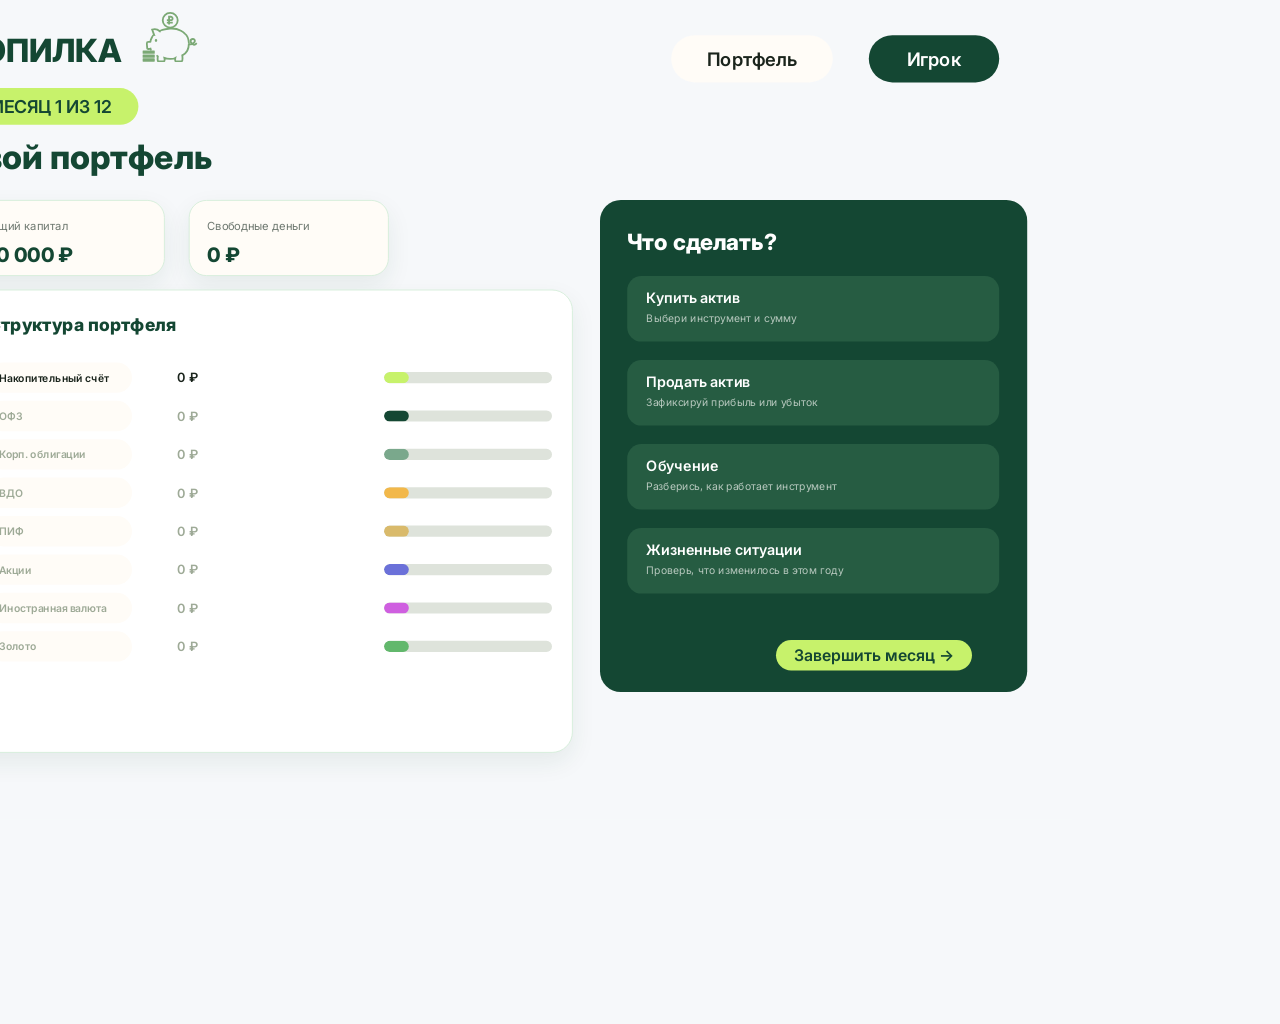
==== portfolio.html @ b2efe6cc "Linking of pages and interactive elements" ====
<!DOCTYPE html>
<html lang="ru">
<head>
    <meta charset="UTF-8" />
    <meta name="viewport" content="width=device-width, initial-scale=1.0" />
    <title>Копилка — Портфель</title>
    <link href="https://fonts.googleapis.com/css2?family=Inter:wght@400;600;700;800&display=swap" rel="stylesheet" />
    <link rel="stylesheet" href="styles.css" />
    <style>
        /* ── reset & base ── */
        * {
            margin: 0;
            padding: 0;
            box-sizing: border-box;
        }

        body {
            font-family: 'Inter', sans-serif;
            background: #F6F8FA;
            display: flex;
            justify-content: center;
            align-items: center;
            min-height: 100vh;
        }

        /* ── главный контейнер ── */
        .page {
            position: relative;
            width: 1440px;
            height: 1024px;
            background: #F6F8FA;
            flex-shrink: 0;
            overflow: hidden;
        }

        /* ── КОПИЛКА (заголовок) ── */
        .kopilka-title {
            position: absolute;
            width: 258px;
            height: 48px;
            left: 51px;
            top: 39px;
            font-weight: 800;
            font-size: 40px;
            line-height: 48px;
            color: #144733;
        }

        /* ── иконка Group 6 ── */
        .icon-decor {
            position: absolute;
            width: 69px;
            height: 63.19px;
            left: 278px;
            top: 15px;
            pointer-events: none;
        }
        .icon-decor img {
            width: 100%;
            height: 100%;
            display: block;
        }

        /* ── верхняя навигация ── */
        .nav-portfolio {
            position: absolute;
            width: 201.84px;
            height: 59px;
            left: 939px;
            top: 44px;
            background: #FFFCF7;
            border-radius: 29.5px;
            display: flex;
            align-items: center;
            justify-content: center;
            font-weight: 600;
            font-size: 23.2895px;
            line-height: 28px;
            color: #1A241C;
        }

        .nav-profile {
            position: absolute;
            width: 163.03px;
            height: 59px;
            left: 1185.87px;
            top: 44px;
            background: #144733;
            border-radius: 29.5px;
            display: flex;
            align-items: center;
            justify-content: center;
            font-weight: 600;
            font-size: 23.2895px;
            line-height: 28px;
            color: #FFFFFF;
        }

        /* ── бейдж "МЕСЯЦ 1 ИЗ 12" ── */
        .month-badge {
            position: absolute;
            width: 222px;
            height: 45.88px;
            left: 51px;
            top: 110px;
            background: #C7F26B;
            border-radius: 28.12px;
            display: flex;
            align-items: center;
            justify-content: center;
            font-weight: 600;
            font-size: 22.2px;
            line-height: 27px;
            color: #144733;
        }

        /* ── "Твой портфель" ── */
        .portfolio-title {
            position: absolute;
            width: 400px;
            height: 51px;
            left: 56px;
            top: 170px;
            font-weight: 800;
            font-size: 42px;
            line-height: 51px;
            color: #144733;
        }

        /* ── карточки "Общий капитал" и "Свободные деньги" ── */
        .stat-card {
            position: absolute;
            width: 250px;
            height: 95px;
            background: #FFFCF7;
            border-radius: 22px;
            padding: 23px 0 0 22px;
        }
        .stat-card--capital {
            left: 56px;
            top: 250px;
        }
        .stat-card--free {
            left: 336px;
            top: 250px;
        }

        .stat-card .label {
            font-weight: 400;
            font-size: 14px;
            line-height: 17px;
            color: #6E7870;
        }
        .stat-card .value {
            font-weight: 800;
            font-size: 25px;
            line-height: 30px;
            color: #144733;
            margin-top: 12px;
        }

        /* ── таблица портфеля ── */
        .portfolio-table {
            position: absolute;
            width: 760px;
            height: 579px;
            left: 56px;
            top: 362px;
            background: #FFFFFF;
            border-radius: 26px;
            padding: 30px 0 0 28px;
        }

        .table-title {
            font-weight: 800;
            font-size: 22px;
            line-height: 27px;
            color: #144733;
            margin-bottom: 33px;
        }

        .asset-row {
            display: flex;
            align-items: center;
            height: 38px;
            margin-bottom: 10px;
            position: relative;
        }

        .asset-name {
            width: 180px;
            height: 38px;
            background: #FFFCF7;
            border-radius: 19px;
            display: flex;
            align-items: center;
            padding-left: 14px;
            font-weight: 600;
            font-size: 13px;
            line-height: 16px;
            color: #1A241C;
            flex-shrink: 0;
        }
        .asset-name.inactive {
            color: #9EAA97;
        }

        .asset-value {
            width: 150px;
            font-weight: 600;
            font-size: 16px;
            line-height: 19px;
            color: #1A241C;
            margin-left: 56px;
            flex-shrink: 0;
        }
        .asset-value.inactive {
            color: #9EAA97;
        }

        .asset-bar {
            width: 210px;
            height: 14px;
            background: #DEE3DB;
            border-radius: 7px;
            margin-left: 109px;
            position: relative;
            overflow: hidden;
            flex-shrink: 0;
        }
        .asset-bar .fill {
            height: 100%;
            border-radius: 7px;
            width: 31px;
        }

        .fill-green { background: #C7F26B; }
        .fill-dark { background: #144733; }
        .fill-mint { background: #7AA88C; }
        .fill-gold { background: #F2B84A; }
        .fill-sand { background: #D9BA6B; }
        .fill-blue { background: #6B71D9; }
        .fill-purple { background: #CF5FE0; }
        .fill-teal { background: #62B86C; }

        /* ── правая панель "Что сделать?" ── */
        .actions-panel {
            position: absolute;
            width: 534px;
            height: 615px;
            left: 850px;
            top: 250px;
            background: #144733;
            border-radius: 26px;
            padding: 35px 0 0 34px;
        }

        .actions-title {
            font-weight: 800;
            font-size: 28px;
            line-height: 34px;
            color: #FFFFFF;
            margin-bottom: 26px;
        }

        .action-item {
            width: 465px;
            height: 82px;
            background: #265C42;
            border-radius: 18px;
            padding: 17px 0 0 24px;
            margin-bottom: 23px;
            cursor: pointer;
            transition: background 0.2s;
        }
        .action-item:hover {
            background: #2f6d4f;
        }

        .action-item .title {
            font-weight: 600;
            font-size: 18px;
            line-height: 22px;
            color: #FFFFFF;
        }
        .action-item .desc {
            font-weight: 400;
            font-size: 13px;
            line-height: 16px;
            color: #B8C9BF;
            margin-top: 6px;
        }

        /* ── кнопка "Завершить месяц →" ── */
        .btn-finish-month {
            position: absolute;
            width: 245px;
            height: 38px;
            left: 1070px;
            top: 800px;
            background: #C7F26B;
            border-radius: 19px;
            border: none;
            font-family: 'Inter', sans-serif;
            font-weight: 600;
            font-size: 20px;
            line-height: 24px;
            color: #144733;
            cursor: pointer;
            transition: background 0.2s;
            display: flex;
            align-items: center;
            justify-content: center;
        }
        .btn-finish-month:hover {
            background: #b8e35f;
        }

        /* ── адаптив ── */
        @media (max-width: 1440px) {
            .page {
                transform: scale(0.8);
                transform-origin: top left;
            }
        }
        @media (max-width: 1200px) {
            .page {
                transform: scale(0.6);
                transform-origin: top left;
            }
        }
        @media (max-width: 900px) {
            .page {
                transform: scale(0.45);
                transform-origin: top left;
            }
        }
        @media (max-width: 600px) {
            .page {
                transform: scale(0.3);
                transform-origin: top left;
            }
        }
    </style>
</head>
<body>

<div class="page">

    <!-- заголовок "КОПИЛКА" -->
    <div class="kopilka-title">КОПИЛКА</div>

    <!-- иконка Group 6 -->
    <div class="icon-decor">
        <img src="icon.svg" alt="Иконка" />
    </div>

    <!-- верхняя навигация -->
    <a href="portfolio.html" class="nav-portfolio" data-go="portfolio.html">Портфель</a>
    <a href="registration.html" class="nav-profile" data-go="registration.html">Алексей</a>

    <!-- бейдж месяца -->
    <div class="month-badge">МЕСЯЦ 1 ИЗ 12</div>

    <!-- заголовок -->
    <div class="portfolio-title">Твой портфель</div>

    <!-- карточки статистики -->
    <div class="stat-card stat-card--capital">
        <div class="label">Общий капитал</div>
        <div class="value">20 000 ₽</div>
    </div>
    <div class="stat-card stat-card--free">
        <div class="label">Свободные деньги</div>
        <div class="value">0 ₽</div>
    </div>

    <!-- таблица портфеля -->
    <div class="portfolio-table">
        <div class="table-title">Структура портфеля</div>

        <!-- Накопительный счёт -->
        <div class="asset-row">
            <div class="asset-name">Накопительный счёт</div>
            <div class="asset-value">0 ₽</div>
            <div class="asset-bar"><div class="fill fill-green"></div></div>
        </div>

        <!-- ОФЗ -->
        <div class="asset-row">
            <div class="asset-name inactive">ОФЗ</div>
            <div class="asset-value inactive">0 ₽</div>
            <div class="asset-bar"><div class="fill fill-dark"></div></div>
        </div>

        <!-- Корп. облигации -->
        <div class="asset-row">
            <div class="asset-name inactive">Корп. облигации</div>
            <div class="asset-value inactive">0 ₽</div>
            <div class="asset-bar"><div class="fill fill-mint"></div></div>
        </div>

        <!-- ВДО -->
        <div class="asset-row">
            <div class="asset-name inactive">ВДО</div>
            <div class="asset-value inactive">0 ₽</div>
            <div class="asset-bar"><div class="fill fill-gold"></div></div>
        </div>

        <!-- ПИФ -->
        <div class="asset-row">
            <div class="asset-name inactive">ПИФ</div>
            <div class="asset-value inactive">0 ₽</div>
            <div class="asset-bar"><div class="fill fill-sand"></div></div>
        </div>

        <!-- Акции -->
        <div class="asset-row">
            <div class="asset-name inactive">Акции</div>
            <div class="asset-value inactive">0 ₽</div>
            <div class="asset-bar"><div class="fill fill-blue"></div></div>
        </div>

        <!-- Иностранная валюта -->
        <div class="asset-row">
            <div class="asset-name inactive">Иностранная валюта</div>
            <div class="asset-value inactive">0 ₽</div>
            <div class="asset-bar"><div class="fill fill-purple"></div></div>
        </div>

        <!-- Золото -->
        <div class="asset-row">
            <div class="asset-name inactive">Золото</div>
            <div class="asset-value inactive">0 ₽</div>
            <div class="asset-bar"><div class="fill fill-teal"></div></div>
        </div>
    </div>

    <!-- правая панель "Что сделать?" -->
    <div class="actions-panel">
        <div class="actions-title">Что сделать?</div>

        <div class="action-item" data-go="trade.html">
            <div class="title">Купить актив</div>
            <div class="desc">Выбери инструмент и сумму</div>
        </div>

        <div class="action-item" data-go="trade.html">
            <div class="title">Продать актив</div>
            <div class="desc">Зафиксируй прибыль или убыток</div>
        </div>

        <div class="action-item" data-go="teaching.html">
            <div class="title">Обучение</div>
            <div class="desc">Разберись, как работает инструмент</div>
        </div>

        <div class="action-item" data-go="results.html">
            <div class="title">Жизненные ситуации</div>
            <div class="desc">Проверь, что изменилось в этом году</div>
        </div>
    </div>

    <!-- кнопка "Завершить месяц →" -->
    <button class="btn-finish-month" data-go="results.html">Завершить месяц →</button>

</div>

    <script src="app-shell.js"></script>
</body>
</html>
---- styles.css ----
:root {
  --bg: #f6f8fa;
  --surface: #fffef9;
  --surface-2: #ffffff;
  --green-900: #144733;
  --green-800: #0d4f35;
  --green-700: #1a5a47;
  --green-100: #d1edd6;
  --green-50: #f0f6f1;
  --lime: #c7f26b;
  --text: #1a241c;
  --muted: #6e7870;
  --muted-2: #6f7890;
  --border: #d1edd6;
  --shadow: 0 12px 30px rgba(20, 71, 51, 0.08);
}

* {
  margin: 0;
  padding: 0;
  box-sizing: border-box;
}

html, body {
  margin: 0;
  min-height: 100%;
}

body {
  font-family: 'Inter', sans-serif;
  background: var(--bg);
  color: var(--text);
}

img {
  max-width: 100%;
  display: block;
}

a {
  text-decoration: none;
}

button, input, select {
  font: inherit;
}

.page {
  position: relative;
  width: min(1440px, calc(100vw - 24px));
  min-height: 1024px;
  margin: 0 auto;
  background: var(--bg);
  overflow: hidden;
  box-shadow: none;
  padding-bottom: 32px;
}

.kopilka-title {
  position: absolute;
  left: 56px;
  top: 34px;
  font-weight: 800;
  font-size: clamp(28px, 2.5vw, 40px);
  line-height: 1.2;
  color: var(--green-800);
}

.icon-decor {
  position: absolute;
  left: 278px;
  top: 15px;
  width: 69px;
  height: 63px;
  pointer-events: none;
}

.icon-decor img {
  width: 100%;
  height: 100%;
}

.profile-btn,
.nav-profile,
.nav-portfolio {
  position: absolute;
  top: 44px;
  height: 59px;
  border-radius: 29.5px;
  display: flex;
  align-items: center;
  justify-content: center;
  font-weight: 600;
  font-size: 23px;
  line-height: 28px;
}

.profile-btn,
.nav-profile {
  right: 56px;
  width: 163px;
  background: var(--green-900);
  color: #fff;
}

.nav-portfolio {
  right: 236px;
  width: 202px;
  background: #fffcf7;
  color: var(--text);
}

.back-btn {
  position: absolute;
  right: 56px;
  top: 44px;
  width: 328px;
  height: 59px;
  background: #fffcf7;
  border-radius: 29.5px;
  display: flex;
  align-items: center;
  justify-content: center;
  font-weight: 600;
  font-size: 23px;
  line-height: 28px;
  color: var(--text);
  transition: background 0.2s ease;
}

.back-btn:hover {
  background: #f0ede6;
}

.learn-badge,
.game-badge,
.final-badge,
.trade-badge,
.month-badge,
.months-badge {
  position: absolute;
  left: 56px;
  display: flex;
  align-items: center;
  justify-content: center;
  border-radius: 19px;
  font-weight: 600;
  font-size: 14px;
  line-height: 17px;
}

.learn-badge {
  top: 125px;
  width: 110px;
  height: 38px;
  background: var(--green-900);
  color: #fff;
}

.game-badge {
  top: 108px;
  width: 266px;
  height: 57px;
  background: var(--lime);
  color: var(--green-900);
}

.final-badge {
  top: 91px;
  width: 150px;
  height: 38px;
  background: var(--green-800);
  color: #fff;
}

.trade-badge {
  top: 91px;
  width: 250px;
  height: 38px;
  background: var(--green-800);
  color: #fff;
}

.month-badge {
  top: 110px;
  width: 222px;
  height: 46px;
  background: var(--lime);
  color: var(--green-900);
}

.months-badge {
  top: 262px;
  width: 190px;
  height: 38px;
  background: var(--green-100);
  color: var(--green-800);
}

.main-title,
.register-title,
.portfolio-title {
  position: absolute;
  left: 56px;
  font-weight: 800;
  color: var(--green-900);
}

.main-title {
  top: 180px;
  width: 1080px;
  font-size: clamp(32px, 3vw, 52px);
  line-height: 1.2;
}

.register-title {
  top: 190px;
  width: 620px;
  font-size: clamp(36px, 3.2vw, 56px);
  line-height: 1.2;
}

.portfolio-title {
  top: 170px;
  width: 400px;
  font-size: clamp(32px, 3vw, 42px);
  line-height: 1.2;
}

.sub-title,
.register-subtitle,
.sub-title {
  position: absolute;
  left: 58px;
  font-weight: 400;
  color: var(--muted);
}

.sub-title {
  top: 238px;
  width: 900px;
  font-size: 20px;
  line-height: 24px;
}

.register-subtitle {
  top: 255px;
  width: 620px;
  font-size: 24px;
  line-height: 29px;
  color: var(--muted-2);
}

.content-card {
  position: absolute;
  left: 56px;
  top: 300px;
  width: 1328px;
  height: 600px;
  background: var(--surface);
  border-radius: 28px;
  padding: 35px 34px 0;
  box-shadow: var(--shadow);
}

.asset-content {
  display: none;
  width: 100%;
  height: 100%;
}

.asset-content.active {
  display: flex;
  flex-wrap: wrap;
  align-content: flex-start;
  gap: 0;
}

.left-column,
.right-column {
  display: flex;
  flex-direction: column;
  flex-shrink: 0;
}

.left-column {
  width: 645px;
  margin-right: 15px;
}

.right-column {
  width: 586px;
}

.what-section {
  margin-bottom: 20px;
}

.what-section .title,
.income-section .title,
.investor-tips .title,
.risk-note .title {
  font-weight: 800;
  color: var(--green-900);
}

.what-section .title {
  font-size: 28px;
  line-height: 34px;
}

.what-section .sub {
  margin-top: 16px;
  font-weight: 600;
  font-size: 20px;
  line-height: 25px;
  color: var(--text);
}

.what-section .desc,
.risk-note .desc,
.income-item .desc,
.investor-tips .item .desc {
  font-weight: 400;
  color: var(--text);
}

.what-section .desc {
  margin-top: 12px;
  max-width: 586px;
  font-size: 18px;
  line-height: 22px;
}

.risk-badge {
  width: 603px;
  height: 63px;
  border-radius: 31.5px;
  display: flex;
  align-items: center;
  justify-content: center;
  font-weight: 600;
  font-size: 26px;
  line-height: 32px;
  margin-bottom: 32px;
  color: var(--text);
}

.risk-badge--low { background: #c3ffc5; }
.risk-badge--medium { background: #ffbf66; }
.risk-badge--high { background: #ff9494; }

.risk-note {
  width: 645px;
  background: #fef6e5;
  border-radius: 25px;
  padding: 20px 0 20px 22px;
  margin-top: auto;
}

.risk-note .title {
  font-size: 24px;
  line-height: 29px;
}

.risk-note .desc {
  margin-top: 8px;
  max-width: 576px;
  font-size: 18px;
  line-height: 22px;
}

.income-section {
  width: 586px;
  background: var(--green-50);
  border-radius: 22px;
  padding: 22px 0 22px 35px;
  margin-bottom: 20px;
  min-height: 180px;
}

.income-section .title {
  font-size: 29px;
  line-height: 35px;
}

.income-item {
  margin-top: 18px;
}

.income-item .label,
.investor-tips .item .label {
  font-weight: 600;
  color: var(--green-900);
}

.income-item .label {
  font-size: 24px;
  line-height: 29px;
}

.income-item .desc {
  margin-top: 2px;
  font-size: 18px;
  line-height: 22px;
  color: var(--muted);
}

.investor-tips {
  width: 586px;
  background: #f5fbff;
  border-radius: 19px;
  padding: 20px 0 20px 30px;
  margin-top: auto;
  min-height: 180px;
}

.investor-tips .title {
  font-size: 25px;
  line-height: 30px;
}

.investor-tips .item {
  margin-top: 12px;
}

.investor-tips .item .label {
  font-size: 18px;
  line-height: 22px;
}

.investor-tips .item .desc {
  margin-top: 2px;
  font-size: 14px;
  line-height: 17px;
  color: var(--muted);
}

.pagination {
  position: absolute;
  bottom: 30px;
  left: 50%;
  transform: translateX(-50%);
  display: flex;
  align-items: center;
  gap: 10px;
}

.pagination .dot {
  width: 8px;
  height: 8px;
  border-radius: 50%;
  background: #c7d1c9;
  cursor: pointer;
}

.pagination .dot.active {
  background: var(--green-900);
}

.pagination .counter {
  font-weight: 600;
  font-size: 13px;
  line-height: 16px;
  color: var(--muted);
  margin-left: 4px;
}

.nav-arrow {
  position: absolute;
  bottom: 40px;
  font-weight: 400;
  font-size: 80px;
  line-height: 97px;
  color: var(--green-900);
  cursor: pointer;
  user-select: none;
}

.nav-arrow--left { left: 34px; }
.nav-arrow--right {
  right: 34px;
  transform: rotate(-180deg);
}

.register-card,
.portfolio-table,
.assets-panel,
.deal-panel,
.capital-card,
.stat-card,
.result-card {
  background: var(--surface-2);
  border: 1px solid var(--border);
  border-radius: 24px;
  box-shadow: var(--shadow);
}

.register-card {
  position: absolute;
  left: 330px;
  top: 330px;
  width: 780px;
  height: 430px;
  padding: 60px 0 0 60px;
}

.input-label {
  font-weight: 600;
  font-size: 20px;
  line-height: 24px;
  color: var(--muted-2);
  margin-bottom: 13px;
}

.input-field {
  width: 660px;
  height: 68px;
  background: #f5f7f2;
  border-radius: 14px;
  border: none;
  padding: 0 25px;
  font-size: 22px;
  color: #18213a;
  outline: none;
}

.input-field:focus {
  border: 2px solid var(--green-900);
  background: #fff;
}

.btn-continue,
.trade-btn,
.primary-btn {
  width: 660px;
  height: 68px;
  margin-top: 37px;
  background: var(--green-900);
  border: none;
  border-radius: 14px;
  color: #fff;
  font-weight: 700;
  font-size: 24px;
  cursor: pointer;
}

.input-hint {
  margin-top: 20px;
  font-weight: 400;
  font-size: 20px;
  line-height: 24px;
  color: var(--muted-2);
}

.portfolio-table {
  position: absolute;
  left: 56px;
  top: 362px;
  width: 760px;
  height: 579px;
  padding: 30px 0 0 28px;
}

.stat-card {
  position: absolute;
  width: 250px;
  height: 95px;
  background: #fffcf7;
  border-radius: 22px;
  padding: 23px 0 0 22px;
}

.stat-card--capital { left: 56px; top: 250px; }
.stat-card--free { left: 336px; top: 250px; }

.stat-card .label {
  font-weight: 400;
  font-size: 14px;
  line-height: 17px;
  color: var(--muted);
}

.stat-card .value {
  margin-top: 12px;
  font-weight: 800;
  font-size: 25px;
  line-height: 30px;
  color: var(--green-900);
}

.capital-card {
  position: absolute;
  left: 56px;
  top: 328px;
  width: 1328px;
  height: 150px;
  background: var(--green-800);
  border-color: transparent;
  padding: 28px 0 0 32px;
  display: flex;
  align-items: flex-start;
  color: #fff;
}

.capital-left,
.capital-center,
.capital-right {
  flex: 0 0 auto;
}

.capital-left { margin-right: 100px; }
.capital-center { margin-right: 160px; }

.capital-left .label,
.capital-right .start,
.capital-right .growth-label {
  font-weight: 600;
  font-size: 16px;
  line-height: 19px;
  color: #d1edd6;
}

.capital-left .amount {
  margin-top: 4px;
  font-weight: 800;
  font-size: 48px;
  line-height: 58px;
}

.capital-center .growth {
  font-weight: 800;
  font-size: 32px;
  line-height: 39px;
  color: var(--lime);
}

.capital-center .percent {
  font-weight: 600;
  font-size: 18px;
  line-height: 22px;
  color: var(--lime);
}

.capital-right .growth-amount {
  margin-top: 2px;
  font-weight: 700;
  font-size: 26px;
  line-height: 31px;
}

.results-title {
  position: absolute;
  left: 56px;
  top: 515px;
  width: 450px;
  font-weight: 800;
  font-size: 32px;
  line-height: 39px;
  color: var(--green-800);
}

.trade-badge,
.month-badge,
.game-badge,
.learn-badge {
  z-index: 2;
}

@media (max-width: 1440px) {
  .page {
    transform: scale(0.8);
    transform-origin: top left;
    width: 1440px;
  }
}

@media (max-width: 1200px) {
  .page {
    transform: scale(0.6);
  }
}

@media (max-width: 900px) {
  .page {
    transform: scale(0.45);
  }
}

@media (max-width: 600px) {
  .page {
    transform: scale(0.3);
  }
}
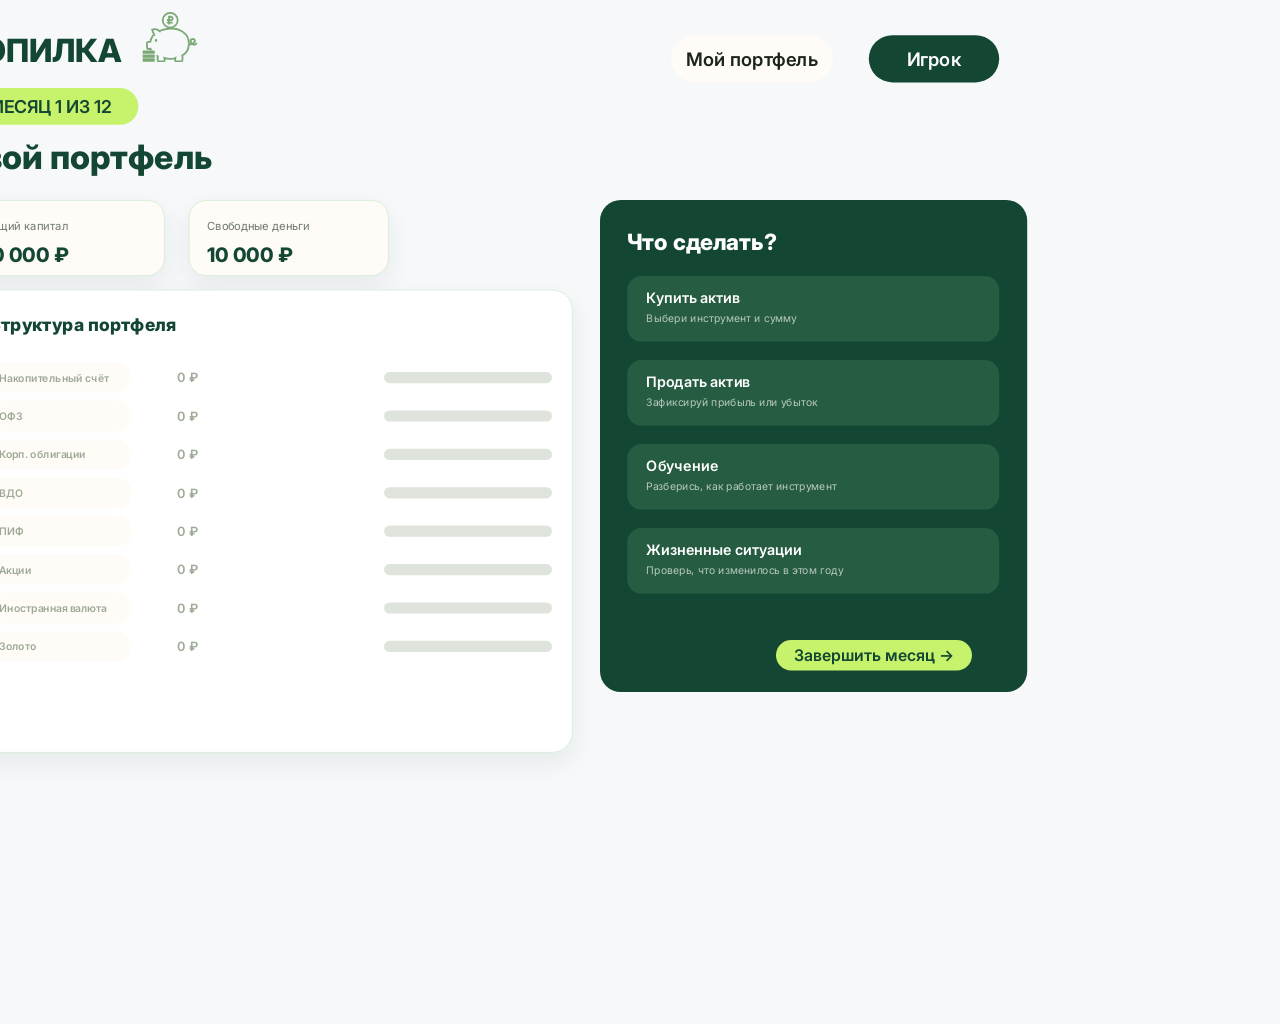
==== commit 3684e7f9: "Connect game logic" ====
--- a/portfolio.html
+++ b/portfolio.html
@@ -356,8 +356,8 @@
     </div>
 
     <!-- верхняя навигация -->
-    <a href="portfolio.html" class="nav-portfolio" data-go="portfolio.html">Портфель</a>
-    <a href="registration.html" class="nav-profile" data-go="registration.html">Алексей</a>
+    <div class="nav-portfolio">Мой портфель</div>
+    <div class="nav-profile">Алексей</div>
 
     <!-- бейдж месяца -->
     <div class="month-badge">МЕСЯЦ 1 ИЗ 12</div>
@@ -440,31 +440,126 @@
     <div class="actions-panel">
         <div class="actions-title">Что сделать?</div>
 
-        <div class="action-item" data-go="trade.html">
+        <div class="action-item">
             <div class="title">Купить актив</div>
             <div class="desc">Выбери инструмент и сумму</div>
         </div>
 
-        <div class="action-item" data-go="trade.html">
+        <div class="action-item">
             <div class="title">Продать актив</div>
             <div class="desc">Зафиксируй прибыль или убыток</div>
         </div>
 
-        <div class="action-item" data-go="teaching.html">
+        <div class="action-item">
             <div class="title">Обучение</div>
             <div class="desc">Разберись, как работает инструмент</div>
         </div>
 
-        <div class="action-item" data-go="results.html">
+        <div class="action-item">
             <div class="title">Жизненные ситуации</div>
             <div class="desc">Проверь, что изменилось в этом году</div>
         </div>
     </div>
 
     <!-- кнопка "Завершить месяц →" -->
-    <button class="btn-finish-month" data-go="results.html">Завершить месяц →</button>
+    <button class="btn-finish-month">Завершить месяц →</button>
 
 </div>
+
+    <script>
+        (() => {
+            const STORAGE_KEY = 'game_my_game';
+            const defaultState = {
+                currentDay: 1,
+                portfolio: {
+                    cash: 10000,
+                    assets: {},
+                    assetValues: {},
+                    deposits: {},
+                    bankAccount: { balance: 0, rate: 0.06 }
+                }
+            };
+
+            function readGameState() {
+                try {
+                    const raw = localStorage.getItem(STORAGE_KEY);
+                    if (!raw) return defaultState;
+                    const parsed = JSON.parse(raw);
+                    return parsed || defaultState;
+                } catch (error) {
+                    console.warn('Не удалось прочитать состояние игры для портфеля', error);
+                    return defaultState;
+                }
+            }
+
+            function formatMoney(value) {
+                return `${Math.round(Number(value || 0)).toLocaleString('ru-RU')} ₽`;
+            }
+
+            function collectAssetValue(portfolio, tickerList) {
+                const assetValues = portfolio.assetValues || {};
+                let total = 0;
+                tickerList.forEach((ticker) => {
+                    total += Number(assetValues[ticker]?.value || 0);
+                });
+                return total;
+            }
+
+            function renderPortfolio() {
+                const gameData = readGameState();
+                const portfolio = gameData.portfolio || defaultState.portfolio;
+                const bankBalance = Number(portfolio.bankAccount?.balance || 0);
+                const cash = Number(portfolio.cash || 0);
+                const total = cash + bankBalance + Object.values(portfolio.assetValues || {}).reduce((sum, asset) => sum + Number(asset.value || 0), 0) + Object.values(portfolio.deposits || {}).reduce((sum, positions) => {
+                    if (!Array.isArray(positions)) return sum;
+                    return sum + positions.reduce((inner, item) => inner + Number(item?.amount || 0), 0);
+                }, 0);
+
+                const monthIndex = Math.max(1, Math.min(12, Math.ceil((Number(gameData.currentDay || 1) / 30) || 1)));
+                const badge = document.querySelector('.month-badge');
+                if (badge) badge.textContent = `МЕСЯЦ ${monthIndex} ИЗ 12`;
+
+                const capitalValue = document.querySelector('.stat-card--capital .value');
+                const freeValue = document.querySelector('.stat-card--free .value');
+                if (capitalValue) capitalValue.textContent = formatMoney(total);
+                if (freeValue) freeValue.textContent = formatMoney(cash);
+
+                const rows = Array.from(document.querySelectorAll('.asset-row'));
+                const values = [
+                    { label: 'Накопительный счёт', value: bankBalance, color: 'fill-green' },
+                    { label: 'ОФЗ', value: collectAssetValue(portfolio, ['OFZ', 'BONDS', 'VDO', 'PIF1', 'PIF2']), color: 'fill-dark' },
+                    { label: 'Корп. облигации', value: collectAssetValue(portfolio, ['BONDS']), color: 'fill-mint' },
+                    { label: 'ВДО', value: collectAssetValue(portfolio, ['VDO']), color: 'fill-gold' },
+                    { label: 'ПИФ', value: collectAssetValue(portfolio, ['PIF1', 'PIF2']), color: 'fill-sand' },
+                    { label: 'Акции', value: collectAssetValue(portfolio, Object.keys(portfolio.assets || {}).filter((ticker) => !['BANK', 'OFZ', 'BONDS', 'VDO', 'PIF1', 'PIF2', 'USD', 'GLDRUB', 'GOLD'].includes(ticker))), color: 'fill-blue' },
+                    { label: 'Иностранная валюта', value: collectAssetValue(portfolio, ['USD']), color: 'fill-purple' },
+                    { label: 'Золото', value: collectAssetValue(portfolio, ['GOLD', 'GLDRUB']), color: 'fill-teal' }
+                ];
+
+                rows.forEach((row, index) => {
+                    const item = values[index] || values[0];
+                    const title = row.querySelector('.asset-name');
+                    const value = row.querySelector('.asset-value');
+                    const fill = row.querySelector('.fill');
+                    if (title) {
+                        title.textContent = item.label;
+                        title.classList.toggle('inactive', (item.value || 0) <= 0);
+                    }
+                    if (value) {
+                        value.textContent = formatMoney(item.value);
+                        value.classList.toggle('inactive', (item.value || 0) <= 0);
+                    }
+                    if (fill) {
+                        const width = total > 0 ? Math.max(0, Math.min(100, (item.value / total) * 100)) : 0;
+                        fill.style.width = `${width}%`;
+                        fill.className = `fill ${item.color}`;
+                    }
+                });
+            }
+
+            renderPortfolio();
+        })();
+    </script>
 
     <script src="app-shell.js"></script>
 </body>
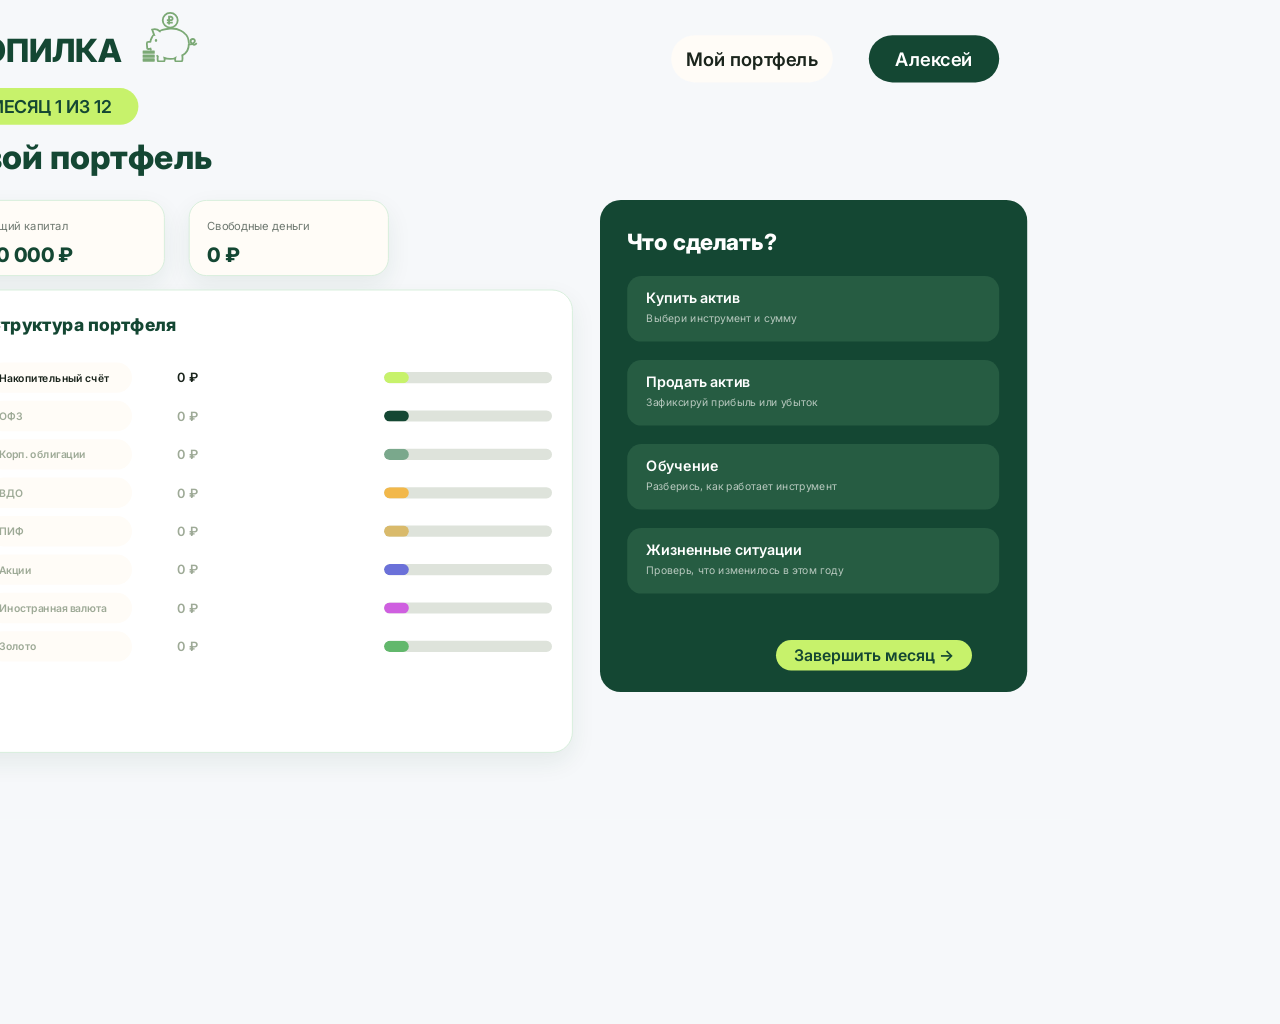
==== commit 742a1462: "conect treade to portfolio" ====
--- a/portfolio.html
+++ b/portfolio.html
@@ -440,17 +440,17 @@
     <div class="actions-panel">
         <div class="actions-title">Что сделать?</div>
 
-        <div class="action-item">
+        <div class="action-item" data-go="trade.html">
             <div class="title">Купить актив</div>
             <div class="desc">Выбери инструмент и сумму</div>
         </div>
 
-        <div class="action-item">
+        <div class="action-item" data-go="trade.html">
             <div class="title">Продать актив</div>
             <div class="desc">Зафиксируй прибыль или убыток</div>
         </div>
 
-        <div class="action-item">
+        <div class="action-item" data-go="teaching.html">
             <div class="title">Обучение</div>
             <div class="desc">Разберись, как работает инструмент</div>
         </div>
@@ -466,101 +466,8 @@
 
 </div>
 
-    <script>
-        (() => {
-            const STORAGE_KEY = 'game_my_game';
-            const defaultState = {
-                currentDay: 1,
-                portfolio: {
-                    cash: 10000,
-                    assets: {},
-                    assetValues: {},
-                    deposits: {},
-                    bankAccount: { balance: 0, rate: 0.06 }
-                }
-            };
-
-            function readGameState() {
-                try {
-                    const raw = localStorage.getItem(STORAGE_KEY);
-                    if (!raw) return defaultState;
-                    const parsed = JSON.parse(raw);
-                    return parsed || defaultState;
-                } catch (error) {
-                    console.warn('Не удалось прочитать состояние игры для портфеля', error);
-                    return defaultState;
-                }
-            }
-
-            function formatMoney(value) {
-                return `${Math.round(Number(value || 0)).toLocaleString('ru-RU')} ₽`;
-            }
-
-            function collectAssetValue(portfolio, tickerList) {
-                const assetValues = portfolio.assetValues || {};
-                let total = 0;
-                tickerList.forEach((ticker) => {
-                    total += Number(assetValues[ticker]?.value || 0);
-                });
-                return total;
-            }
-
-            function renderPortfolio() {
-                const gameData = readGameState();
-                const portfolio = gameData.portfolio || defaultState.portfolio;
-                const bankBalance = Number(portfolio.bankAccount?.balance || 0);
-                const cash = Number(portfolio.cash || 0);
-                const total = cash + bankBalance + Object.values(portfolio.assetValues || {}).reduce((sum, asset) => sum + Number(asset.value || 0), 0) + Object.values(portfolio.deposits || {}).reduce((sum, positions) => {
-                    if (!Array.isArray(positions)) return sum;
-                    return sum + positions.reduce((inner, item) => inner + Number(item?.amount || 0), 0);
-                }, 0);
-
-                const monthIndex = Math.max(1, Math.min(12, Math.ceil((Number(gameData.currentDay || 1) / 30) || 1)));
-                const badge = document.querySelector('.month-badge');
-                if (badge) badge.textContent = `МЕСЯЦ ${monthIndex} ИЗ 12`;
-
-                const capitalValue = document.querySelector('.stat-card--capital .value');
-                const freeValue = document.querySelector('.stat-card--free .value');
-                if (capitalValue) capitalValue.textContent = formatMoney(total);
-                if (freeValue) freeValue.textContent = formatMoney(cash);
-
-                const rows = Array.from(document.querySelectorAll('.asset-row'));
-                const values = [
-                    { label: 'Накопительный счёт', value: bankBalance, color: 'fill-green' },
-                    { label: 'ОФЗ', value: collectAssetValue(portfolio, ['OFZ', 'BONDS', 'VDO', 'PIF1', 'PIF2']), color: 'fill-dark' },
-                    { label: 'Корп. облигации', value: collectAssetValue(portfolio, ['BONDS']), color: 'fill-mint' },
-                    { label: 'ВДО', value: collectAssetValue(portfolio, ['VDO']), color: 'fill-gold' },
-                    { label: 'ПИФ', value: collectAssetValue(portfolio, ['PIF1', 'PIF2']), color: 'fill-sand' },
-                    { label: 'Акции', value: collectAssetValue(portfolio, Object.keys(portfolio.assets || {}).filter((ticker) => !['BANK', 'OFZ', 'BONDS', 'VDO', 'PIF1', 'PIF2', 'USD', 'GLDRUB', 'GOLD'].includes(ticker))), color: 'fill-blue' },
-                    { label: 'Иностранная валюта', value: collectAssetValue(portfolio, ['USD']), color: 'fill-purple' },
-                    { label: 'Золото', value: collectAssetValue(portfolio, ['GOLD', 'GLDRUB']), color: 'fill-teal' }
-                ];
-
-                rows.forEach((row, index) => {
-                    const item = values[index] || values[0];
-                    const title = row.querySelector('.asset-name');
-                    const value = row.querySelector('.asset-value');
-                    const fill = row.querySelector('.fill');
-                    if (title) {
-                        title.textContent = item.label;
-                        title.classList.toggle('inactive', (item.value || 0) <= 0);
-                    }
-                    if (value) {
-                        value.textContent = formatMoney(item.value);
-                        value.classList.toggle('inactive', (item.value || 0) <= 0);
-                    }
-                    if (fill) {
-                        const width = total > 0 ? Math.max(0, Math.min(100, (item.value / total) * 100)) : 0;
-                        fill.style.width = `${width}%`;
-                        fill.className = `fill ${item.color}`;
-                    }
-                });
-            }
-
-            renderPortfolio();
-        })();
-    </script>
-
-    <script src="app-shell.js"></script>
+    <script type="module" src="./script.js"></script>
+    <script src="./pages/portfolio.js"></script>
+    <script src="./pages/app-shell.js"></script>
 </body>
 </html>
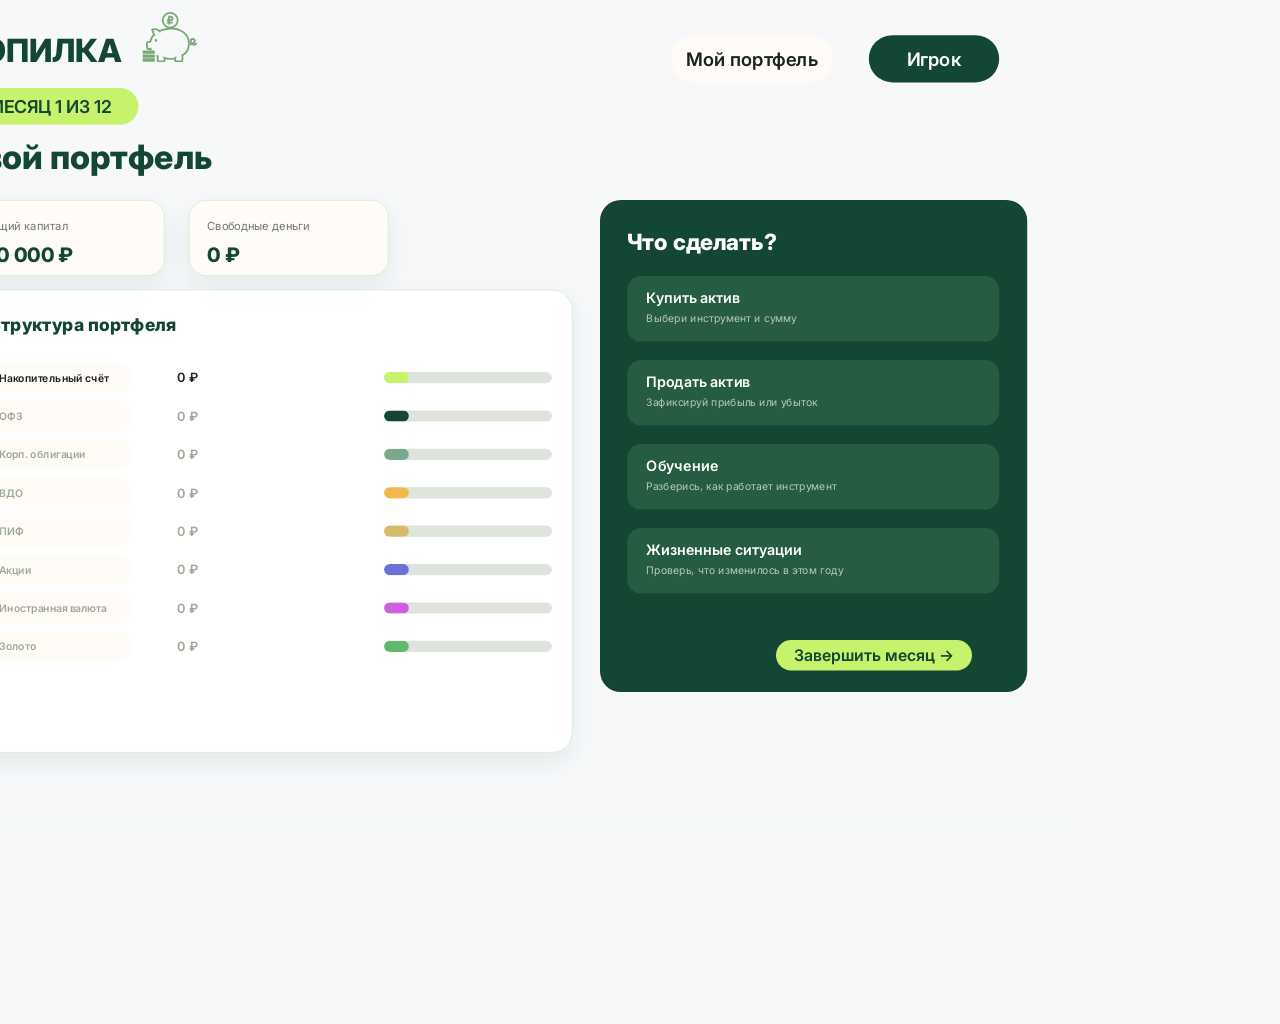
==== commit c45450c5: "fix pagination" ====
--- a/portfolio.html
+++ b/portfolio.html
@@ -357,7 +357,7 @@
 
     <!-- верхняя навигация -->
     <div class="nav-portfolio">Мой портфель</div>
-    <div class="nav-profile">Алексей</div>
+    <div class="nav-profile"></div>
 
     <!-- бейдж месяца -->
     <div class="month-badge">МЕСЯЦ 1 ИЗ 12</div>
--- a/styles.css
+++ b/styles.css
@@ -477,11 +477,8 @@
   user-select: none;
 }
 
-.nav-arrow--left { left: 34px; }
-.nav-arrow--right {
-  right: 34px;
-  transform: rotate(-180deg);
-}
+.nav-arrow--left { left: 58px; }
+.nav-arrow--right {right: 58px;}
 
 .register-card,
 .portfolio-table,
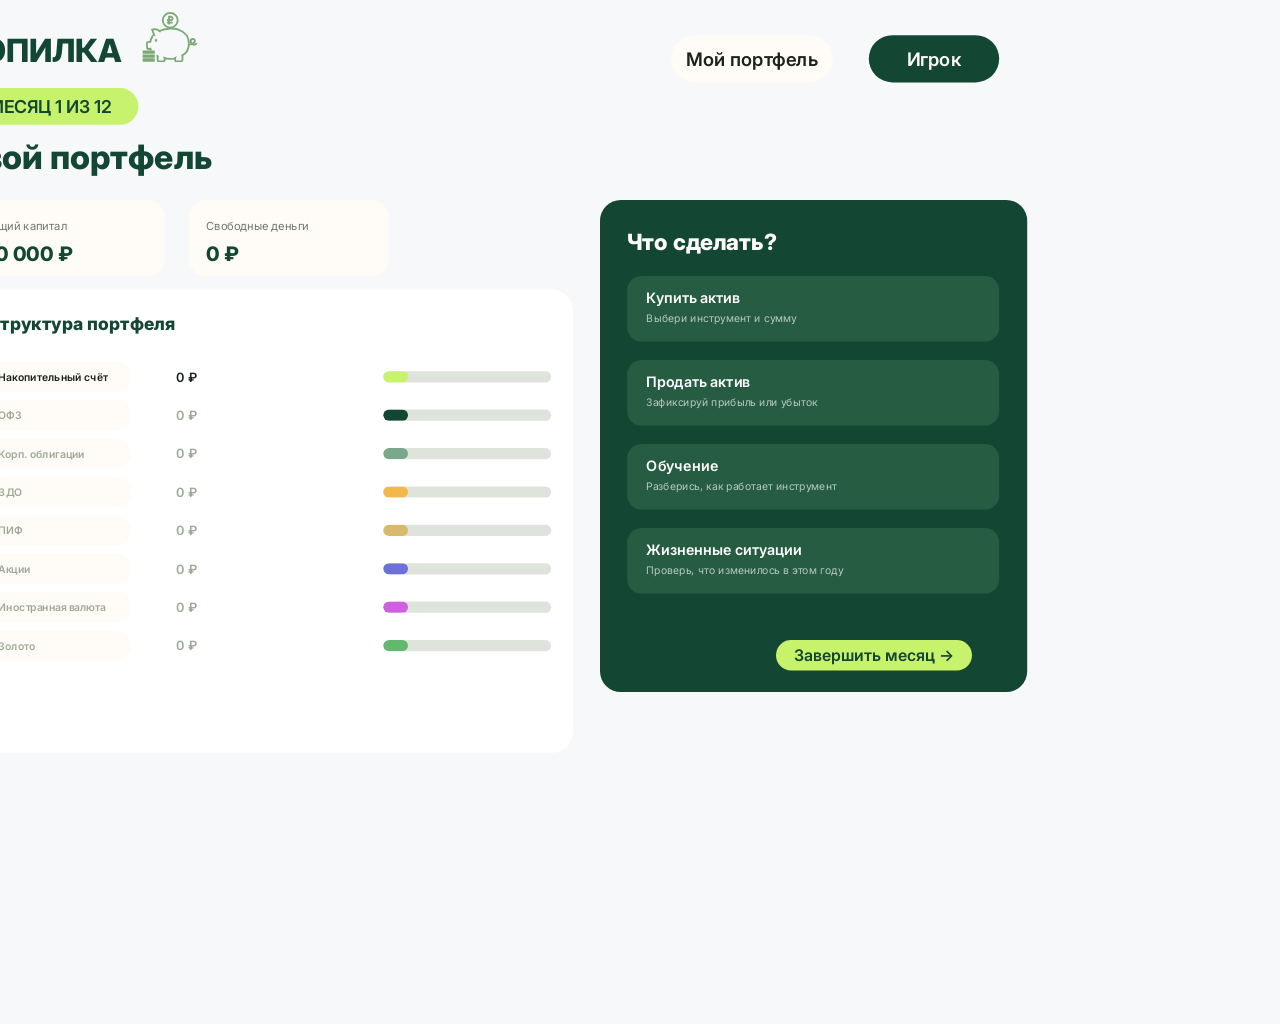
==== commit 47dec0e8: "debag" ====
--- a/portfolio.html
+++ b/portfolio.html
@@ -5,7 +5,6 @@
     <meta name="viewport" content="width=device-width, initial-scale=1.0" />
     <title>Копилка — Портфель</title>
     <link href="https://fonts.googleapis.com/css2?family=Inter:wght@400;600;700;800&display=swap" rel="stylesheet" />
-    <link rel="stylesheet" href="styles.css" />
     <style>
         /* ── reset & base ── */
         * {
